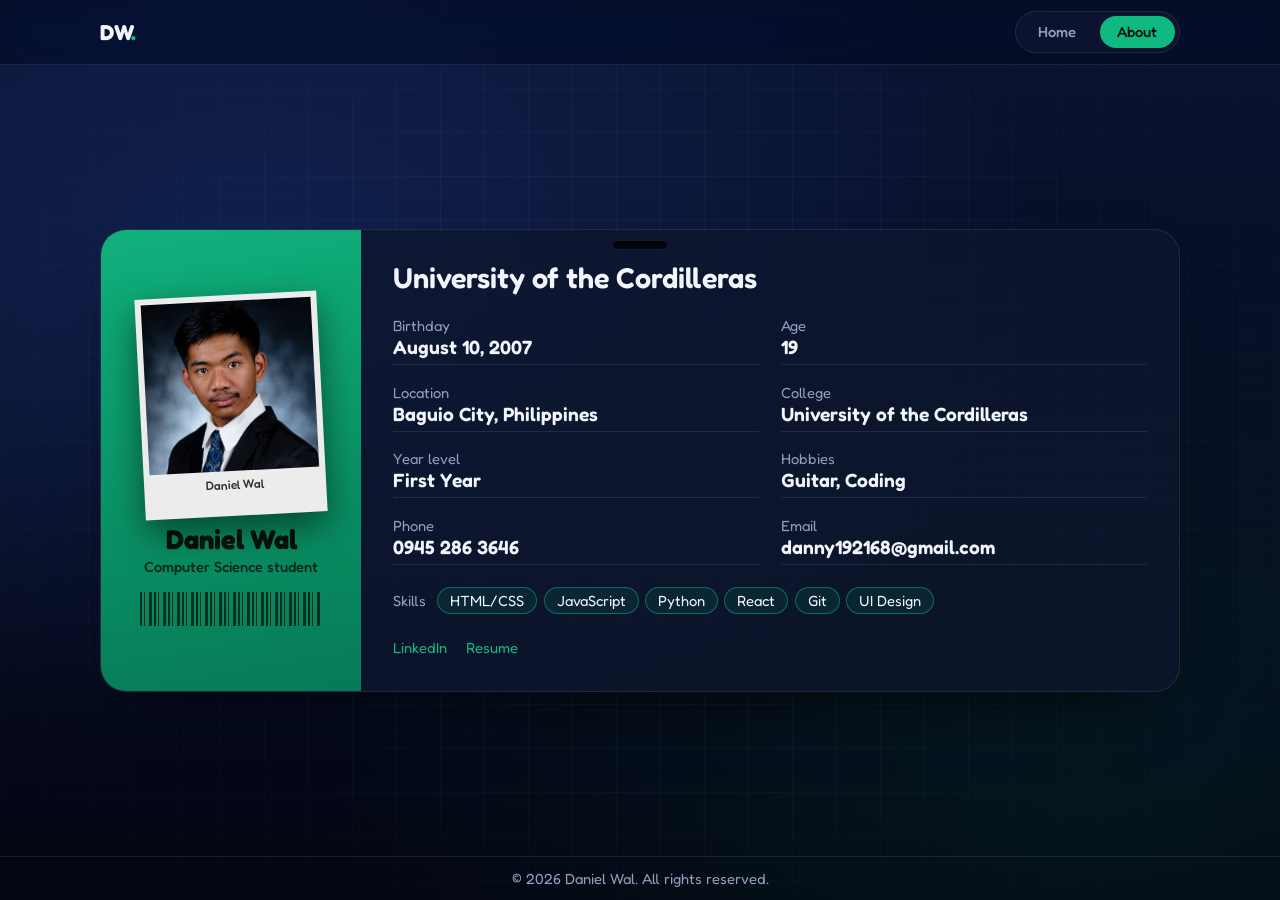
==== about.html @ 40d473ee "update the portfolio" ====
<!doctype html>
<html lang="en">
<head>
<meta charset="UTF-8" />
<meta name="viewport" content="width=device-width, initial-scale=1.0, viewport-fit=cover" />
<title>About | Daniel Wal</title>
<link rel="preconnect" href="https://fonts.googleapis.com" />
<link rel="preconnect" href="https://fonts.gstatic.com" crossorigin />
<link href="https://fonts.googleapis.com/css2?family=Fredoka:wght@300;400;500;600;700&display=swap" rel="stylesheet" />
<link rel="icon" type="image/svg+xml" href="data:image/svg+xml,%3Csvg xmlns='http://www.w3.org/2000/svg' viewBox='0 0 100 100'%3E%3Crect width='100' height='100' rx='20' fill='%2310b981'/%3E%3Ctext x='50' y='65' font-family='Arial' font-size='46' font-weight='bold' text-anchor='middle' fill='%23000'%3EDW%3C/text%3E%3C/svg%3E" />
<link rel="stylesheet" href="style.css" />
</head>
<body>
<header class="site-header"><div class="container nav-wrap">
<a href="index.html" class="logo" aria-label="Daniel Wal home">DW<span>.</span></a>
<nav aria-label="Main"><ul class="nav-links">
<li><a href="index.html">Home</a></li>
<li><a href="about.html" class="active" aria-current="page">About</a></li>
</ul></nav></div></header>
<main><div class="container about">
<article class="id lift">
<aside class="id-side">
<div class="polaroid"><img src="assets/profile.png" alt="Daniel Wal profile photo" onerror="this.onerror=null;this.src='data:image/svg+xml,%3Csvg xmlns=%27http://www.w3.org/2000/svg%27 viewBox=%270 0 100 100%27%3E%3Crect width=%27100%27 height=%27100%27 fill=%27%23132046%27/%3E%3Ctext x=%2750%27 y=%2766%27 font-family=%27Arial%27 font-size=%2742%27 font-weight=%27bold%27 text-anchor=%27middle%27 fill=%27%2310b981%27%3EDW%3C/text%3E%3C/svg%3E'" /><div class="caption">Daniel Wal</div></div>
<div><div class="id-name">Daniel Wal</div><div class="id-role">Computer Science student</div></div>
<div class="barcode" aria-hidden="true"></div>
</aside>
<div class="id-main">
<h2 class="id-title">University of the Cordilleras</h2>
<div class="fields">
<div class="f"><span class="k">Birthday</span><span class="v">August 10, 2007</span></div>
<div class="f"><span class="k">Age</span><span class="v">19</span></div>
<div class="f"><span class="k">Location</span><span class="v">Baguio City, Philippines</span></div>
<div class="f"><span class="k">College</span><span class="v">University of the Cordilleras</span></div>
<div class="f"><span class="k">Year level</span><span class="v">First Year</span></div>
<div class="f"><span class="k">Hobbies</span><span class="v">Guitar, Coding</span></div>
<div class="f"><span class="k">Phone</span><a class="v" href="tel:+639452863646">0945 286 3646</a></div>
<div class="f"><span class="k">Email</span><a class="v" href="mailto:danny192168@gmail.com">danny192168@gmail.com</a></div>
</div>
<div class="skills"><span class="k">Skills</span><span class="chip">HTML/CSS</span><span class="chip">JavaScript</span><span class="chip">Python</span><span class="chip">React</span><span class="chip">Git</span><span class="chip">UI Design</span></div>
<div class="links"><a href="https://www.linkedin.com/in/daniel-wal-928277434/" target="_blank" rel="noopener">LinkedIn</a><a href="assets/DanielWal_Resume.pdf" target="_blank" rel="noopener" download="DanielWal_Resume.pdf">Resume</a></div>
</div></article></div></main>
<footer class="site-footer"><div class="container"><p>&copy; 2026 Daniel Wal. All rights reserved.</p></div></footer>
</body></html>
---- style.css ----
:root{--bg:#050a18;--panel:rgba(14,22,46,.78);--ink:#f2f5fb;--muted:#93a0bd;--line:rgba(255,255,255,.09);--accent:#10b981;--r:18px;--s:clamp(.74rem,.68rem + .55vh,.92rem);--m:clamp(.88rem,.8rem + .6vh,1.08rem)}
*{box-sizing:border-box;margin:0}
html,body{height:100%;overflow:hidden}
body{font-family:"Fredoka",system-ui,sans-serif;color:var(--ink);font-size:var(--m);line-height:1.5;height:100dvh;display:flex;flex-direction:column;
background:radial-gradient(ellipse at 20% 30%,rgba(37,70,160,.32),transparent 55%),radial-gradient(ellipse at 85% 85%,rgba(16,185,129,.08),transparent 50%),linear-gradient(180deg,#0a1331,#030612)}
body::before{content:"";position:fixed;inset:0;pointer-events:none;background-image:linear-gradient(rgba(255,255,255,.035) 1px,transparent 1px),linear-gradient(90deg,rgba(255,255,255,.035) 1px,transparent 1px);background-size:44px 44px;-webkit-mask-image:radial-gradient(ellipse at center,#000 40%,transparent 100%);mask-image:radial-gradient(ellipse at center,#000 40%,transparent 100%)}
a{color:var(--accent);text-decoration:none}
:focus-visible{outline:2px solid var(--accent);outline-offset:3px}
.container{width:92%;max-width:1080px;margin:0 auto}
.site-header{position:sticky;top:0;z-index:50;flex:none;background:rgba(5,10,24,.55);-webkit-backdrop-filter:blur(16px) saturate(150%);backdrop-filter:blur(16px) saturate(150%);border-bottom:1px solid var(--line)}
.nav-wrap{display:flex;align-items:center;justify-content:space-between;padding:.7rem 0}
.logo{font-weight:700;font-size:1.35rem;color:var(--ink)}.logo span{color:var(--accent)}
.nav-links{display:flex;gap:.4rem;list-style:none;padding:.25rem;border:1px solid var(--line);border-radius:99px;background:rgba(255,255,255,.03)}
.nav-links a{display:block;color:var(--muted);font-weight:500;font-size:var(--s);padding:.3rem 1.1rem;border-radius:99px;transition:color .2s,background .2s}
.nav-links a:hover{color:var(--ink)}
.nav-links a.active{background:var(--accent);color:#04120c}
main{flex:1;min-height:0;position:relative;z-index:1;display:flex}
.site-footer{flex:none;position:relative;z-index:1;border-top:1px solid var(--line);padding:.65rem 0;text-align:center;color:var(--muted);font-size:var(--s)}
.btn{display:inline-flex;align-items:center;padding:.7rem 1.5rem;border-radius:99px;background:var(--accent);color:#04120c;font-weight:600;font-size:var(--s);border:1px solid var(--accent);transition:transform .2s,box-shadow .2s,background .2s}
.btn:hover{transform:translateY(-2px);box-shadow:0 10px 26px -8px rgba(16,185,129,.55)}
.btn-ghost{background:transparent;color:var(--ink);border-color:rgba(255,255,255,.2)}
.btn-ghost:hover{background:rgba(255,255,255,.06);box-shadow:none}
.lift{transition:transform .25s,border-color .25s}
.lift:hover{transform:translateY(-4px);border-color:var(--accent)}

/* Home */
.home{flex:1;min-height:0;display:flex;flex-direction:column;justify-content:center;gap:clamp(.9rem,4vh,2.4rem);padding:1rem 0}
.hero{display:grid;grid-template-columns:auto 1fr;gap:clamp(2rem,6vw,5rem);align-items:center}
.photo{position:relative;display:flex;justify-content:center}
.photo::before{content:"";position:absolute;width:140%;aspect-ratio:1;border-radius:50%;background:radial-gradient(circle,rgba(16,185,129,.22),transparent 65%);z-index:-1}
.polaroid{position:relative;background:#ececec;padding:10px 10px 38px;transform:rotate(-4deg);box-shadow:0 14px 34px rgba(0,0,0,.5);transition:transform .3s}
.polaroid::before{content:"";position:absolute;top:-12px;left:50%;width:64px;height:22px;transform:translateX(-50%) rotate(3deg);background:rgba(16,185,129,.55);backdrop-filter:blur(2px)}
.polaroid:hover{transform:rotate(2deg) scale(1.04)}
.polaroid img{width:clamp(130px,32vh,270px);aspect-ratio:1;object-fit:cover;display:block;background:#0a1230}
.polaroid .caption{color:#2b2b2b;text-align:center;font-weight:500;font-size:.9rem;margin-top:10px}
h1{font-weight:500;font-size:clamp(1.3rem,.9rem + 2.4vh,2rem);color:var(--muted);line-height:1.1}
h1 b{display:inline-block;margin-top:.1em;font-weight:700;color:var(--ink);font-size:clamp(2.4rem,1rem + 8vh + 1.5vw,5.2rem);letter-spacing:-.025em;line-height:1;background:linear-gradient(transparent 62%,rgba(16,185,129,.5) 62% 90%,transparent 90%)}
.scramble{font-size:clamp(1.1rem,.9rem + 1.5vh,1.55rem);color:var(--accent);min-height:1.6em;margin:.8rem 0 .5rem;font-weight:500}
.scramble .dud{opacity:.55}
.cursor{display:inline-block;width:2px;height:1em;background:var(--accent);margin-left:4px;vertical-align:text-bottom;animation:blink 1s step-end infinite}
@keyframes blink{50%{opacity:0}}
.bio{color:var(--muted);max-width:50ch;margin-bottom:1.2rem}
.actions{display:flex;gap:.8rem;flex-wrap:wrap}
@media(max-width:768px){
 .hero{grid-template-columns:1fr;gap:1rem;text-align:center;justify-items:center}
 .bio{margin-inline:auto}.actions{justify-content:center}
 .polaroid{padding:8px 8px 28px}.polaroid img{width:clamp(90px,17vh,160px)}
}
@media(max-width:768px) and (max-height:640px){.bio{display:none}}

/* Ticker */
.ticker{overflow:hidden;border-block:1px solid var(--line);padding:clamp(.6rem,2vh,1.1rem) 0;-webkit-mask-image:linear-gradient(90deg,transparent,#000 12%,#000 88%,transparent);mask-image:linear-gradient(90deg,transparent,#000 12%,#000 88%,transparent)}
.ticker-track{display:flex;width:max-content;animation:scroll 28s linear infinite}
.ticker:hover .ticker-track{animation-play-state:paused}
.ticker-group{display:flex;align-items:center;flex:none}
.t-item{font-weight:600;font-size:clamp(1.3rem,.9rem + 2.4vh,2.2rem);letter-spacing:-.01em;white-space:nowrap;padding:0 clamp(1rem,3vw,2rem)}
.t-dot{width:.6rem;height:.6rem;background:var(--accent);transform:rotate(45deg);border-radius:2px;flex:none}
@keyframes scroll{to{transform:translateX(-50%)}}
@media(prefers-reduced-motion:reduce){.ticker-track{animation:none;width:auto;justify-content:center}.ticker-group[aria-hidden]{display:none}.ticker-group{flex-wrap:wrap;justify-content:center}}

/* About: ID card */
.about{flex:1;min-height:0;display:flex;align-items:center;justify-content:center;padding:clamp(.8rem,3vh,1.8rem) 0}
.id{position:relative;width:100%;max-height:100%;display:grid;grid-template-columns:clamp(190px,28%,260px) 1fr;background:var(--panel);border:1px solid var(--line);border-radius:26px;overflow:hidden;box-shadow:0 30px 60px -30px rgba(0,0,0,.7)}
.id::before{content:"";position:absolute;top:10px;left:50%;width:54px;height:8px;border-radius:9px;background:#02050f;border:1px solid var(--line);transform:translateX(-50%);z-index:2}
.id-side{background:linear-gradient(170deg,rgba(16,185,129,.95),#067a56);color:#04120c;padding:clamp(1rem,4vh,2rem) 1rem;display:flex;flex-direction:column;align-items:center;justify-content:center;gap:.5rem;text-align:center;min-height:0}
.id-side .polaroid{transform:rotate(-3deg);padding:6px 6px 22px}
.id-side .polaroid::before{display:none}
.id-side .polaroid img{width:clamp(90px,20vh,170px)}
.id-side .polaroid .caption{font-size:.75rem;margin-top:5px}
.id-name{font-weight:700;font-size:clamp(1.1rem,.8rem + 1.8vh,1.7rem);line-height:1.15}
.id-role{font-size:var(--s);font-weight:500;opacity:.8}
.barcode{width:80%;height:clamp(18px,4vh,34px);margin-top:.4rem;opacity:.75;background:repeating-linear-gradient(90deg,#04120c 0 2px,transparent 2px 4px,#04120c 4px 5px,transparent 5px 9px,#04120c 9px 12px,transparent 12px 14px)}
.id-main{padding:clamp(1rem,4vh,2rem) clamp(1rem,3vw,2rem);display:flex;flex-direction:column;justify-content:center;gap:clamp(.7rem,2.6vh,1.4rem);min-width:0}
.id-title{font-size:clamp(1.2rem,.9rem + 1.8vh,1.8rem);font-weight:600;line-height:1.1}
.fields{display:grid;grid-template-columns:repeat(2,minmax(0,1fr));gap:clamp(.5rem,2vh,1.1rem) 1.4rem}
.f{border-bottom:1px solid var(--line);padding-bottom:.3rem;min-width:0}
.f .k{display:block;font-size:var(--s);color:var(--muted);line-height:1.3}
.f .v{display:block;font-weight:600;font-size:clamp(.88rem,.7rem + 1vh,1.2rem);line-height:1.25;overflow-wrap:anywhere;color:var(--ink)}
.f a.v:hover{color:var(--accent)}
.skills{display:flex;flex-wrap:wrap;gap:.4rem;align-items:center}
.skills .k{font-size:var(--s);color:var(--muted);margin-right:.3rem}
.chip{font-size:var(--s);padding:.1rem .75rem;border-radius:99px;border:1px solid rgba(16,185,129,.5);background:rgba(16,185,129,.1)}
.links{display:flex;gap:1.2rem;font-size:var(--s)}
@media(max-width:700px){
 .id{grid-template-columns:1fr}
 .id-side{flex-direction:row;justify-content:flex-start;gap:1rem;padding:1.1rem 1rem .8rem;text-align:left}
 .id-side .polaroid img{width:clamp(56px,10vh,90px)}.id-side .polaroid .caption,.barcode{display:none}
 .id-side .polaroid{padding:5px 5px 5px}
 .id-main{padding:.8rem 1rem 1rem;gap:.7rem}
 .id-title{display:none}
 .f .v{font-size:.82rem}
}
@media(prefers-reduced-motion:reduce){.btn:hover,.lift:hover{transform:none}.cursor{animation:none}}
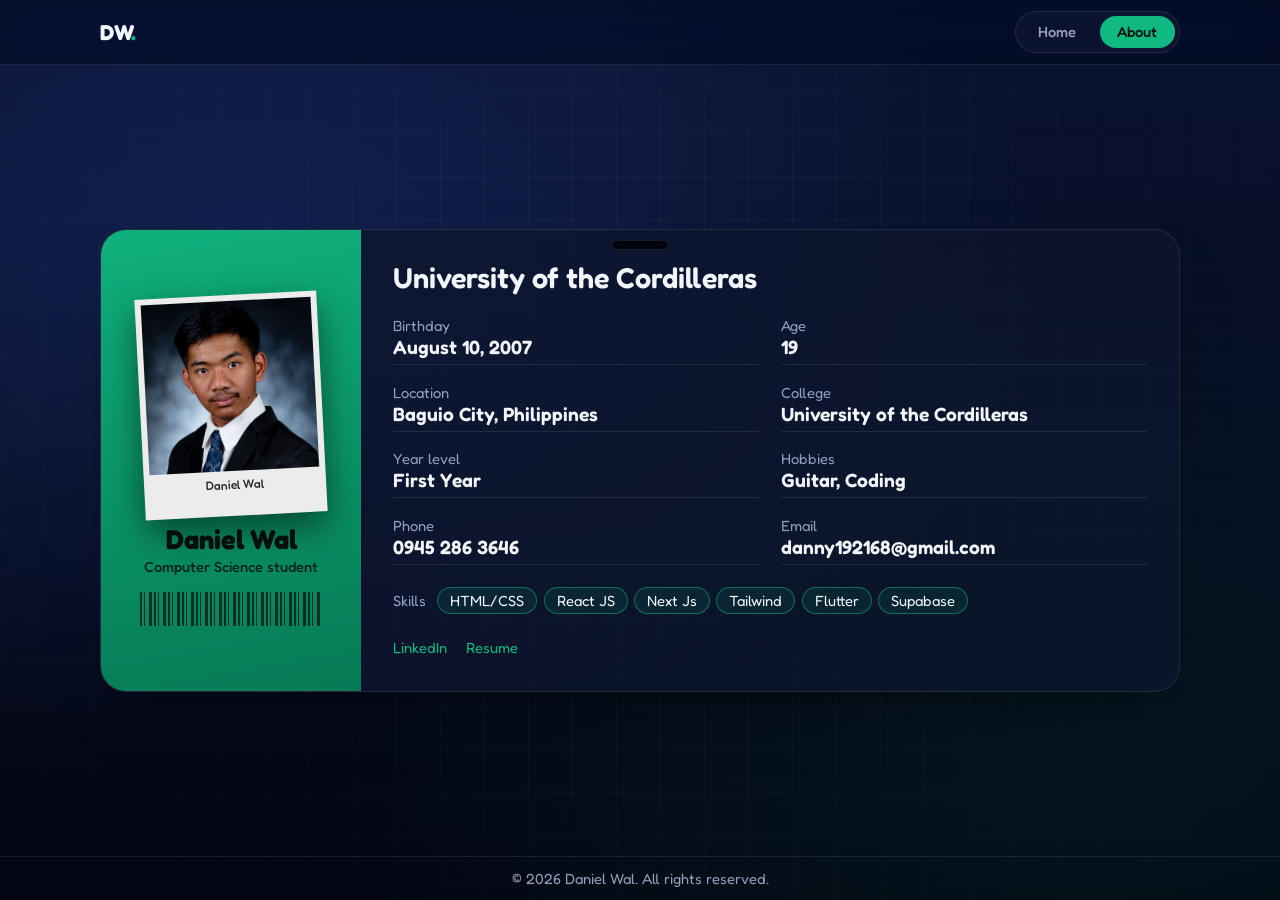
==== commit 60337780: "Change informations and added the missing js code" ====
--- a/about.html
+++ b/about.html
@@ -1,43 +1,109 @@
 <!doctype html>
 <html lang="en">
-<head>
-<meta charset="UTF-8" />
-<meta name="viewport" content="width=device-width, initial-scale=1.0, viewport-fit=cover" />
-<title>About | Daniel Wal</title>
-<link rel="preconnect" href="https://fonts.googleapis.com" />
-<link rel="preconnect" href="https://fonts.gstatic.com" crossorigin />
-<link href="https://fonts.googleapis.com/css2?family=Fredoka:wght@300;400;500;600;700&display=swap" rel="stylesheet" />
-<link rel="icon" type="image/svg+xml" href="data:image/svg+xml,%3Csvg xmlns='http://www.w3.org/2000/svg' viewBox='0 0 100 100'%3E%3Crect width='100' height='100' rx='20' fill='%2310b981'/%3E%3Ctext x='50' y='65' font-family='Arial' font-size='46' font-weight='bold' text-anchor='middle' fill='%23000'%3EDW%3C/text%3E%3C/svg%3E" />
-<link rel="stylesheet" href="style.css" />
-</head>
-<body>
-<header class="site-header"><div class="container nav-wrap">
-<a href="index.html" class="logo" aria-label="Daniel Wal home">DW<span>.</span></a>
-<nav aria-label="Main"><ul class="nav-links">
-<li><a href="index.html">Home</a></li>
-<li><a href="about.html" class="active" aria-current="page">About</a></li>
-</ul></nav></div></header>
-<main><div class="container about">
-<article class="id lift">
-<aside class="id-side">
-<div class="polaroid"><img src="assets/profile.png" alt="Daniel Wal profile photo" onerror="this.onerror=null;this.src='data:image/svg+xml,%3Csvg xmlns=%27http://www.w3.org/2000/svg%27 viewBox=%270 0 100 100%27%3E%3Crect width=%27100%27 height=%27100%27 fill=%27%23132046%27/%3E%3Ctext x=%2750%27 y=%2766%27 font-family=%27Arial%27 font-size=%2742%27 font-weight=%27bold%27 text-anchor=%27middle%27 fill=%27%2310b981%27%3EDW%3C/text%3E%3C/svg%3E'" /><div class="caption">Daniel Wal</div></div>
-<div><div class="id-name">Daniel Wal</div><div class="id-role">Computer Science student</div></div>
-<div class="barcode" aria-hidden="true"></div>
-</aside>
-<div class="id-main">
-<h2 class="id-title">University of the Cordilleras</h2>
-<div class="fields">
-<div class="f"><span class="k">Birthday</span><span class="v">August 10, 2007</span></div>
-<div class="f"><span class="k">Age</span><span class="v">19</span></div>
-<div class="f"><span class="k">Location</span><span class="v">Baguio City, Philippines</span></div>
-<div class="f"><span class="k">College</span><span class="v">University of the Cordilleras</span></div>
-<div class="f"><span class="k">Year level</span><span class="v">First Year</span></div>
-<div class="f"><span class="k">Hobbies</span><span class="v">Guitar, Coding</span></div>
-<div class="f"><span class="k">Phone</span><a class="v" href="tel:+639452863646">0945 286 3646</a></div>
-<div class="f"><span class="k">Email</span><a class="v" href="mailto:danny192168@gmail.com">danny192168@gmail.com</a></div>
-</div>
-<div class="skills"><span class="k">Skills</span><span class="chip">HTML/CSS</span><span class="chip">JavaScript</span><span class="chip">Python</span><span class="chip">React</span><span class="chip">Git</span><span class="chip">UI Design</span></div>
-<div class="links"><a href="https://www.linkedin.com/in/daniel-wal-928277434/" target="_blank" rel="noopener">LinkedIn</a><a href="assets/DanielWal_Resume.pdf" target="_blank" rel="noopener" download="DanielWal_Resume.pdf">Resume</a></div>
-</div></article></div></main>
-<footer class="site-footer"><div class="container"><p>&copy; 2026 Daniel Wal. All rights reserved.</p></div></footer>
-</body></html>
+  <head>
+    <meta charset="UTF-8" />
+    <meta name="viewport" content="width=device-width, initial-scale=1.0, viewport-fit=cover" />
+    <title>About | Daniel Wal</title>
+    <link rel="preconnect" href="https://fonts.googleapis.com" />
+    <link rel="preconnect" href="https://fonts.gstatic.com" crossorigin />
+    <link
+      href="https://fonts.googleapis.com/css2?family=Fredoka:wght@300;400;500;600;700&display=swap"
+      rel="stylesheet"
+    />
+    <link
+      rel="icon"
+      type="image/svg+xml"
+      href="data:image/svg+xml,%3Csvg xmlns='http://www.w3.org/2000/svg' viewBox='0 0 100 100'%3E%3Crect width='100' height='100' rx='20' fill='%2310b981'/%3E%3Ctext x='50' y='65' font-family='Arial' font-size='46' font-weight='bold' text-anchor='middle' fill='%23000'%3EDW%3C/text%3E%3C/svg%3E"
+    />
+    <link rel="stylesheet" href="style.css" />
+  </head>
+  <body>
+    <header class="site-header">
+      <div class="container nav-wrap">
+        <a href="index.html" class="logo" aria-label="Daniel Wal home">DW<span>.</span></a>
+        <nav aria-label="Main">
+          <ul class="nav-links">
+            <li><a href="index.html">Home</a></li>
+            <li><a href="about.html" class="active" aria-current="page">About</a></li>
+          </ul>
+        </nav>
+      </div>
+    </header>
+    <main>
+      <div class="container about">
+        <article class="id lift">
+          <aside class="id-side">
+            <div class="polaroid">
+              <img
+                src="assets/profile.png"
+                alt="Daniel Wal profile photo"
+                onerror="
+                  this.onerror = null;
+                  this.src =
+                    'data:image/svg+xml,%3Csvg xmlns=%27http://www.w3.org/2000/svg%27 viewBox=%270 0 100 100%27%3E%3Crect width=%27100%27 height=%27100%27 fill=%27%23132046%27/%3E%3Ctext x=%2750%27 y=%2766%27 font-family=%27Arial%27 font-size=%2742%27 font-weight=%27bold%27 text-anchor=%27middle%27 fill=%27%2310b981%27%3EDW%3C/text%3E%3C/svg%3E';
+                "
+              />
+              <div class="caption">Daniel Wal</div>
+            </div>
+            <div>
+              <div class="id-name">Daniel Wal</div>
+              <div class="id-role">Computer Science student</div>
+            </div>
+            <div class="barcode" aria-hidden="true"></div>
+          </aside>
+          <div class="id-main">
+            <h2 class="id-title">University of the Cordilleras</h2>
+            <div class="fields">
+              <div class="f">
+                <span class="k">Birthday</span><span class="v">August 10, 2007</span>
+              </div>
+              <div class="f"><span class="k">Age</span><span class="v">19</span></div>
+              <div class="f">
+                <span class="k">Location</span><span class="v">Baguio City, Philippines</span>
+              </div>
+              <div class="f">
+                <span class="k">College</span><span class="v">University of the Cordilleras</span>
+              </div>
+              <div class="f">
+                <span class="k">Year level</span><span class="v">First Year</span>
+              </div>
+              <div class="f">
+                <span class="k">Hobbies</span><span class="v">Guitar, Coding</span>
+              </div>
+              <div class="f">
+                <span class="k">Phone</span><a class="v" href="tel:+639452863646">0945 286 3646</a>
+              </div>
+              <div class="f">
+                <span class="k">Email</span
+                ><a class="v" href="mailto:danny192168@gmail.com">danny192168@gmail.com</a>
+              </div>
+            </div>
+            <div class="skills">
+              <span class="k">Skills</span><span class="chip">HTML/CSS</span
+              ><span class="chip">React JS</span><span class="chip">Next Js</span
+              ><span class="chip">Tailwind</span><span class="chip">Flutter</span
+              ><span class="chip">Supabase</span>
+            </div>
+            <div class="links">
+              <a
+                href="https://www.linkedin.com/in/daniel-wal-928277434/"
+                target="_blank"
+                rel="noopener"
+                >LinkedIn</a
+              ><a
+                href="assets/DanielWal_Resume.pdf"
+                target="_blank"
+                rel="noopener"
+                download="DanielWal_Resume.pdf"
+                >Resume</a
+              >
+            </div>
+          </div>
+        </article>
+      </div>
+    </main>
+    <footer class="site-footer">
+      <div class="container"><p>&copy; 2026 Daniel Wal. All rights reserved.</p></div>
+    </footer>
+  </body>
+</html>
--- a/style.css
+++ b/style.css
@@ -1,93 +1,551 @@
-:root{--bg:#050a18;--panel:rgba(14,22,46,.78);--ink:#f2f5fb;--muted:#93a0bd;--line:rgba(255,255,255,.09);--accent:#10b981;--r:18px;--s:clamp(.74rem,.68rem + .55vh,.92rem);--m:clamp(.88rem,.8rem + .6vh,1.08rem)}
-*{box-sizing:border-box;margin:0}
-html,body{height:100%;overflow:hidden}
-body{font-family:"Fredoka",system-ui,sans-serif;color:var(--ink);font-size:var(--m);line-height:1.5;height:100dvh;display:flex;flex-direction:column;
-background:radial-gradient(ellipse at 20% 30%,rgba(37,70,160,.32),transparent 55%),radial-gradient(ellipse at 85% 85%,rgba(16,185,129,.08),transparent 50%),linear-gradient(180deg,#0a1331,#030612)}
-body::before{content:"";position:fixed;inset:0;pointer-events:none;background-image:linear-gradient(rgba(255,255,255,.035) 1px,transparent 1px),linear-gradient(90deg,rgba(255,255,255,.035) 1px,transparent 1px);background-size:44px 44px;-webkit-mask-image:radial-gradient(ellipse at center,#000 40%,transparent 100%);mask-image:radial-gradient(ellipse at center,#000 40%,transparent 100%)}
-a{color:var(--accent);text-decoration:none}
-:focus-visible{outline:2px solid var(--accent);outline-offset:3px}
-.container{width:92%;max-width:1080px;margin:0 auto}
-.site-header{position:sticky;top:0;z-index:50;flex:none;background:rgba(5,10,24,.55);-webkit-backdrop-filter:blur(16px) saturate(150%);backdrop-filter:blur(16px) saturate(150%);border-bottom:1px solid var(--line)}
-.nav-wrap{display:flex;align-items:center;justify-content:space-between;padding:.7rem 0}
-.logo{font-weight:700;font-size:1.35rem;color:var(--ink)}.logo span{color:var(--accent)}
-.nav-links{display:flex;gap:.4rem;list-style:none;padding:.25rem;border:1px solid var(--line);border-radius:99px;background:rgba(255,255,255,.03)}
-.nav-links a{display:block;color:var(--muted);font-weight:500;font-size:var(--s);padding:.3rem 1.1rem;border-radius:99px;transition:color .2s,background .2s}
-.nav-links a:hover{color:var(--ink)}
-.nav-links a.active{background:var(--accent);color:#04120c}
-main{flex:1;min-height:0;position:relative;z-index:1;display:flex}
-.site-footer{flex:none;position:relative;z-index:1;border-top:1px solid var(--line);padding:.65rem 0;text-align:center;color:var(--muted);font-size:var(--s)}
-.btn{display:inline-flex;align-items:center;padding:.7rem 1.5rem;border-radius:99px;background:var(--accent);color:#04120c;font-weight:600;font-size:var(--s);border:1px solid var(--accent);transition:transform .2s,box-shadow .2s,background .2s}
-.btn:hover{transform:translateY(-2px);box-shadow:0 10px 26px -8px rgba(16,185,129,.55)}
-.btn-ghost{background:transparent;color:var(--ink);border-color:rgba(255,255,255,.2)}
-.btn-ghost:hover{background:rgba(255,255,255,.06);box-shadow:none}
-.lift{transition:transform .25s,border-color .25s}
-.lift:hover{transform:translateY(-4px);border-color:var(--accent)}
+:root {
+  --bg: #050a18;
+  --panel: rgba(14, 22, 46, 0.78);
+  --ink: #f2f5fb;
+  --muted: #93a0bd;
+  --line: rgba(255, 255, 255, 0.09);
+  --accent: #10b981;
+  --r: 18px;
+  --s: clamp(0.74rem, 0.68rem + 0.55vh, 0.92rem);
+  --m: clamp(0.88rem, 0.8rem + 0.6vh, 1.08rem);
+}
+* {
+  box-sizing: border-box;
+  margin: 0;
+}
+html,
+body {
+  height: 100%;
+  overflow: hidden;
+}
+body {
+  font-family: "Fredoka", system-ui, sans-serif;
+  color: var(--ink);
+  font-size: var(--m);
+  line-height: 1.5;
+  height: 100dvh;
+  display: flex;
+  flex-direction: column;
+  background:
+    radial-gradient(ellipse at 20% 30%, rgba(37, 70, 160, 0.32), transparent 55%),
+    radial-gradient(ellipse at 85% 85%, rgba(16, 185, 129, 0.08), transparent 50%),
+    linear-gradient(180deg, #0a1331, #030612);
+}
+body::before {
+  content: "";
+  position: fixed;
+  inset: 0;
+  pointer-events: none;
+  background-image:
+    linear-gradient(rgba(255, 255, 255, 0.035) 1px, transparent 1px),
+    linear-gradient(90deg, rgba(255, 255, 255, 0.035) 1px, transparent 1px);
+  background-size: 44px 44px;
+  -webkit-mask-image: radial-gradient(ellipse at center, #000 40%, transparent 100%);
+  mask-image: radial-gradient(ellipse at center, #000 40%, transparent 100%);
+}
+a {
+  color: var(--accent);
+  text-decoration: none;
+}
+:focus-visible {
+  outline: 2px solid var(--accent);
+  outline-offset: 3px;
+}
+.container {
+  width: 92%;
+  max-width: 1080px;
+  margin: 0 auto;
+}
+.site-header {
+  position: sticky;
+  top: 0;
+  z-index: 50;
+  flex: none;
+  background: rgba(5, 10, 24, 0.55);
+  -webkit-backdrop-filter: blur(16px) saturate(150%);
+  backdrop-filter: blur(16px) saturate(150%);
+  border-bottom: 1px solid var(--line);
+}
+.nav-wrap {
+  display: flex;
+  align-items: center;
+  justify-content: space-between;
+  padding: 0.7rem 0;
+}
+.logo {
+  font-weight: 700;
+  font-size: 1.35rem;
+  color: var(--ink);
+}
+.logo span {
+  color: var(--accent);
+}
+.nav-links {
+  display: flex;
+  gap: 0.4rem;
+  list-style: none;
+  padding: 0.25rem;
+  border: 1px solid var(--line);
+  border-radius: 99px;
+  background: rgba(255, 255, 255, 0.03);
+}
+.nav-links a {
+  display: block;
+  color: var(--muted);
+  font-weight: 500;
+  font-size: var(--s);
+  padding: 0.3rem 1.1rem;
+  border-radius: 99px;
+  transition:
+    color 0.2s,
+    background 0.2s;
+}
+.nav-links a:hover {
+  color: var(--ink);
+}
+.nav-links a.active {
+  background: var(--accent);
+  color: #04120c;
+}
+main {
+  flex: 1;
+  min-height: 0;
+  position: relative;
+  z-index: 1;
+  display: flex;
+}
+.site-footer {
+  flex: none;
+  position: relative;
+  z-index: 1;
+  border-top: 1px solid var(--line);
+  padding: 0.65rem 0;
+  text-align: center;
+  color: var(--muted);
+  font-size: var(--s);
+}
+.btn {
+  display: inline-flex;
+  align-items: center;
+  padding: 0.7rem 1.5rem;
+  border-radius: 99px;
+  background: var(--accent);
+  color: #04120c;
+  font-weight: 600;
+  font-size: var(--s);
+  border: 1px solid var(--accent);
+  transition:
+    transform 0.2s,
+    box-shadow 0.2s,
+    background 0.2s;
+}
+.btn:hover {
+  transform: translateY(-2px);
+  box-shadow: 0 10px 26px -8px rgba(16, 185, 129, 0.55);
+}
+.btn-ghost {
+  background: transparent;
+  color: var(--ink);
+  border-color: rgba(255, 255, 255, 0.2);
+}
+.btn-ghost:hover {
+  background: rgba(255, 255, 255, 0.06);
+  box-shadow: none;
+}
+.lift {
+  transition:
+    transform 0.25s,
+    border-color 0.25s;
+}
+.lift:hover {
+  transform: translateY(-4px);
+  border-color: var(--accent);
+}
 
 /* Home */
-.home{flex:1;min-height:0;display:flex;flex-direction:column;justify-content:center;gap:clamp(.9rem,4vh,2.4rem);padding:1rem 0}
-.hero{display:grid;grid-template-columns:auto 1fr;gap:clamp(2rem,6vw,5rem);align-items:center}
-.photo{position:relative;display:flex;justify-content:center}
-.photo::before{content:"";position:absolute;width:140%;aspect-ratio:1;border-radius:50%;background:radial-gradient(circle,rgba(16,185,129,.22),transparent 65%);z-index:-1}
-.polaroid{position:relative;background:#ececec;padding:10px 10px 38px;transform:rotate(-4deg);box-shadow:0 14px 34px rgba(0,0,0,.5);transition:transform .3s}
-.polaroid::before{content:"";position:absolute;top:-12px;left:50%;width:64px;height:22px;transform:translateX(-50%) rotate(3deg);background:rgba(16,185,129,.55);backdrop-filter:blur(2px)}
-.polaroid:hover{transform:rotate(2deg) scale(1.04)}
-.polaroid img{width:clamp(130px,32vh,270px);aspect-ratio:1;object-fit:cover;display:block;background:#0a1230}
-.polaroid .caption{color:#2b2b2b;text-align:center;font-weight:500;font-size:.9rem;margin-top:10px}
-h1{font-weight:500;font-size:clamp(1.3rem,.9rem + 2.4vh,2rem);color:var(--muted);line-height:1.1}
-h1 b{display:inline-block;margin-top:.1em;font-weight:700;color:var(--ink);font-size:clamp(2.4rem,1rem + 8vh + 1.5vw,5.2rem);letter-spacing:-.025em;line-height:1;background:linear-gradient(transparent 62%,rgba(16,185,129,.5) 62% 90%,transparent 90%)}
-.scramble{font-size:clamp(1.1rem,.9rem + 1.5vh,1.55rem);color:var(--accent);min-height:1.6em;margin:.8rem 0 .5rem;font-weight:500}
-.scramble .dud{opacity:.55}
-.cursor{display:inline-block;width:2px;height:1em;background:var(--accent);margin-left:4px;vertical-align:text-bottom;animation:blink 1s step-end infinite}
-@keyframes blink{50%{opacity:0}}
-.bio{color:var(--muted);max-width:50ch;margin-bottom:1.2rem}
-.actions{display:flex;gap:.8rem;flex-wrap:wrap}
-@media(max-width:768px){
- .hero{grid-template-columns:1fr;gap:1rem;text-align:center;justify-items:center}
- .bio{margin-inline:auto}.actions{justify-content:center}
- .polaroid{padding:8px 8px 28px}.polaroid img{width:clamp(90px,17vh,160px)}
-}
-@media(max-width:768px) and (max-height:640px){.bio{display:none}}
+.home {
+  flex: 1;
+  min-height: 0;
+  display: flex;
+  flex-direction: column;
+  justify-content: center;
+  gap: clamp(0.9rem, 4vh, 2.4rem);
+  padding: 1rem 0;
+}
+.hero {
+  display: grid;
+  grid-template-columns: auto 1fr;
+  gap: clamp(2rem, 6vw, 5rem);
+  align-items: center;
+}
+.photo {
+  position: relative;
+  display: flex;
+  justify-content: center;
+}
+.photo::before {
+  content: "";
+  position: absolute;
+  width: 140%;
+  aspect-ratio: 1;
+  border-radius: 50%;
+  background: radial-gradient(circle, rgba(16, 185, 129, 0.22), transparent 65%);
+  z-index: -1;
+}
+.polaroid {
+  position: relative;
+  background: #ececec;
+  padding: 10px 10px 38px;
+  transform: rotate(-4deg);
+  box-shadow: 0 14px 34px rgba(0, 0, 0, 0.5);
+  transition: transform 0.3s;
+}
+.polaroid::before {
+  content: "";
+  position: absolute;
+  top: -12px;
+  left: 50%;
+  width: 64px;
+  height: 22px;
+  transform: translateX(-50%) rotate(3deg);
+  background: rgba(16, 185, 129, 0.55);
+  backdrop-filter: blur(2px);
+}
+.polaroid:hover {
+  transform: rotate(2deg) scale(1.04);
+}
+.polaroid img {
+  width: clamp(130px, 32vh, 270px);
+  aspect-ratio: 1;
+  object-fit: cover;
+  display: block;
+  background: #0a1230;
+}
+.polaroid .caption {
+  color: #2b2b2b;
+  text-align: center;
+  font-weight: 500;
+  font-size: 0.9rem;
+  margin-top: 10px;
+}
+h1 {
+  font-weight: 500;
+  font-size: clamp(1.3rem, 0.9rem + 2.4vh, 2rem);
+  color: var(--muted);
+  line-height: 1.1;
+}
+h1 b {
+  display: inline-block;
+  margin-top: 0.1em;
+  font-weight: 700;
+  color: var(--ink);
+  font-size: clamp(2.4rem, 1rem + 8vh + 1.5vw, 5.2rem);
+  letter-spacing: -0.025em;
+  line-height: 1;
+  background: linear-gradient(transparent 62%, rgba(16, 185, 129, 0.5) 62% 90%, transparent 90%);
+}
+.scramble {
+  font-size: clamp(1.1rem, 0.9rem + 1.5vh, 1.55rem);
+  color: var(--accent);
+  min-height: 1.6em;
+  margin: 0.8rem 0 0.5rem;
+  font-weight: 500;
+}
+.scramble .dud {
+  opacity: 0.55;
+}
+.cursor {
+  display: inline-block;
+  width: 2px;
+  height: 1em;
+  background: var(--accent);
+  margin-left: 4px;
+  vertical-align: text-bottom;
+  animation: blink 1s step-end infinite;
+}
+@keyframes blink {
+  50% {
+    opacity: 0;
+  }
+}
+.bio {
+  color: var(--muted);
+  max-width: 50ch;
+  margin-bottom: 1.2rem;
+}
+.actions {
+  display: flex;
+  gap: 0.8rem;
+  flex-wrap: wrap;
+}
+@media (max-width: 768px) {
+  .hero {
+    grid-template-columns: 1fr;
+    gap: 1rem;
+    text-align: center;
+    justify-items: center;
+  }
+  .bio {
+    margin-inline: auto;
+  }
+  .actions {
+    justify-content: center;
+  }
+  .polaroid {
+    padding: 8px 8px 28px;
+  }
+  .polaroid img {
+    width: clamp(90px, 17vh, 160px);
+  }
+}
+@media (max-width: 768px) and (max-height: 640px) {
+  .bio {
+    display: none;
+  }
+}
 
 /* Ticker */
-.ticker{overflow:hidden;border-block:1px solid var(--line);padding:clamp(.6rem,2vh,1.1rem) 0;-webkit-mask-image:linear-gradient(90deg,transparent,#000 12%,#000 88%,transparent);mask-image:linear-gradient(90deg,transparent,#000 12%,#000 88%,transparent)}
-.ticker-track{display:flex;width:max-content;animation:scroll 28s linear infinite}
-.ticker:hover .ticker-track{animation-play-state:paused}
-.ticker-group{display:flex;align-items:center;flex:none}
-.t-item{font-weight:600;font-size:clamp(1.3rem,.9rem + 2.4vh,2.2rem);letter-spacing:-.01em;white-space:nowrap;padding:0 clamp(1rem,3vw,2rem)}
-.t-dot{width:.6rem;height:.6rem;background:var(--accent);transform:rotate(45deg);border-radius:2px;flex:none}
-@keyframes scroll{to{transform:translateX(-50%)}}
-@media(prefers-reduced-motion:reduce){.ticker-track{animation:none;width:auto;justify-content:center}.ticker-group[aria-hidden]{display:none}.ticker-group{flex-wrap:wrap;justify-content:center}}
+.ticker {
+  overflow: hidden;
+  border-block: 1px solid var(--line);
+  padding: clamp(0.6rem, 2vh, 1.1rem) 0;
+  -webkit-mask-image: linear-gradient(90deg, transparent, #000 12%, #000 88%, transparent);
+  mask-image: linear-gradient(90deg, transparent, #000 12%, #000 88%, transparent);
+}
+.ticker-track {
+  display: flex;
+  width: max-content;
+  animation: scroll 28s linear infinite;
+}
+.ticker:hover .ticker-track {
+  animation-play-state: paused;
+}
+.ticker-group {
+  display: flex;
+  align-items: center;
+  flex: none;
+}
+.t-item {
+  font-weight: 600;
+  font-size: clamp(1.3rem, 0.9rem + 2.4vh, 2.2rem);
+  letter-spacing: -0.01em;
+  white-space: nowrap;
+  padding: 0 clamp(1rem, 3vw, 2rem);
+}
+.t-dot {
+  width: 0.6rem;
+  height: 0.6rem;
+  background: var(--accent);
+  transform: rotate(45deg);
+  border-radius: 2px;
+  flex: none;
+}
+@keyframes scroll {
+  to {
+    transform: translateX(-50%);
+  }
+}
+@media (prefers-reduced-motion: reduce) {
+  .ticker-track {
+    animation: none;
+    width: auto;
+    justify-content: center;
+  }
+  .ticker-group[aria-hidden] {
+    display: none;
+  }
+  .ticker-group {
+    flex-wrap: wrap;
+    justify-content: center;
+  }
+}
 
 /* About: ID card */
-.about{flex:1;min-height:0;display:flex;align-items:center;justify-content:center;padding:clamp(.8rem,3vh,1.8rem) 0}
-.id{position:relative;width:100%;max-height:100%;display:grid;grid-template-columns:clamp(190px,28%,260px) 1fr;background:var(--panel);border:1px solid var(--line);border-radius:26px;overflow:hidden;box-shadow:0 30px 60px -30px rgba(0,0,0,.7)}
-.id::before{content:"";position:absolute;top:10px;left:50%;width:54px;height:8px;border-radius:9px;background:#02050f;border:1px solid var(--line);transform:translateX(-50%);z-index:2}
-.id-side{background:linear-gradient(170deg,rgba(16,185,129,.95),#067a56);color:#04120c;padding:clamp(1rem,4vh,2rem) 1rem;display:flex;flex-direction:column;align-items:center;justify-content:center;gap:.5rem;text-align:center;min-height:0}
-.id-side .polaroid{transform:rotate(-3deg);padding:6px 6px 22px}
-.id-side .polaroid::before{display:none}
-.id-side .polaroid img{width:clamp(90px,20vh,170px)}
-.id-side .polaroid .caption{font-size:.75rem;margin-top:5px}
-.id-name{font-weight:700;font-size:clamp(1.1rem,.8rem + 1.8vh,1.7rem);line-height:1.15}
-.id-role{font-size:var(--s);font-weight:500;opacity:.8}
-.barcode{width:80%;height:clamp(18px,4vh,34px);margin-top:.4rem;opacity:.75;background:repeating-linear-gradient(90deg,#04120c 0 2px,transparent 2px 4px,#04120c 4px 5px,transparent 5px 9px,#04120c 9px 12px,transparent 12px 14px)}
-.id-main{padding:clamp(1rem,4vh,2rem) clamp(1rem,3vw,2rem);display:flex;flex-direction:column;justify-content:center;gap:clamp(.7rem,2.6vh,1.4rem);min-width:0}
-.id-title{font-size:clamp(1.2rem,.9rem + 1.8vh,1.8rem);font-weight:600;line-height:1.1}
-.fields{display:grid;grid-template-columns:repeat(2,minmax(0,1fr));gap:clamp(.5rem,2vh,1.1rem) 1.4rem}
-.f{border-bottom:1px solid var(--line);padding-bottom:.3rem;min-width:0}
-.f .k{display:block;font-size:var(--s);color:var(--muted);line-height:1.3}
-.f .v{display:block;font-weight:600;font-size:clamp(.88rem,.7rem + 1vh,1.2rem);line-height:1.25;overflow-wrap:anywhere;color:var(--ink)}
-.f a.v:hover{color:var(--accent)}
-.skills{display:flex;flex-wrap:wrap;gap:.4rem;align-items:center}
-.skills .k{font-size:var(--s);color:var(--muted);margin-right:.3rem}
-.chip{font-size:var(--s);padding:.1rem .75rem;border-radius:99px;border:1px solid rgba(16,185,129,.5);background:rgba(16,185,129,.1)}
-.links{display:flex;gap:1.2rem;font-size:var(--s)}
-@media(max-width:700px){
- .id{grid-template-columns:1fr}
- .id-side{flex-direction:row;justify-content:flex-start;gap:1rem;padding:1.1rem 1rem .8rem;text-align:left}
- .id-side .polaroid img{width:clamp(56px,10vh,90px)}.id-side .polaroid .caption,.barcode{display:none}
- .id-side .polaroid{padding:5px 5px 5px}
- .id-main{padding:.8rem 1rem 1rem;gap:.7rem}
- .id-title{display:none}
- .f .v{font-size:.82rem}
-}
-@media(prefers-reduced-motion:reduce){.btn:hover,.lift:hover{transform:none}.cursor{animation:none}}
+.about {
+  flex: 1;
+  min-height: 0;
+  display: flex;
+  align-items: center;
+  justify-content: center;
+  padding: clamp(0.8rem, 3vh, 1.8rem) 0;
+}
+.id {
+  position: relative;
+  width: 100%;
+  max-height: 100%;
+  display: grid;
+  grid-template-columns: clamp(190px, 28%, 260px) 1fr;
+  background: var(--panel);
+  border: 1px solid var(--line);
+  border-radius: 26px;
+  overflow: hidden;
+  box-shadow: 0 30px 60px -30px rgba(0, 0, 0, 0.7);
+}
+.id::before {
+  content: "";
+  position: absolute;
+  top: 10px;
+  left: 50%;
+  width: 54px;
+  height: 8px;
+  border-radius: 9px;
+  background: #02050f;
+  border: 1px solid var(--line);
+  transform: translateX(-50%);
+  z-index: 2;
+}
+.id-side {
+  background: linear-gradient(170deg, rgba(16, 185, 129, 0.95), #067a56);
+  color: #04120c;
+  padding: clamp(1rem, 4vh, 2rem) 1rem;
+  display: flex;
+  flex-direction: column;
+  align-items: center;
+  justify-content: center;
+  gap: 0.5rem;
+  text-align: center;
+  min-height: 0;
+}
+.id-side .polaroid {
+  transform: rotate(-3deg);
+  padding: 6px 6px 22px;
+}
+.id-side .polaroid::before {
+  display: none;
+}
+.id-side .polaroid img {
+  width: clamp(90px, 20vh, 170px);
+}
+.id-side .polaroid .caption {
+  font-size: 0.75rem;
+  margin-top: 5px;
+}
+.id-name {
+  font-weight: 700;
+  font-size: clamp(1.1rem, 0.8rem + 1.8vh, 1.7rem);
+  line-height: 1.15;
+}
+.id-role {
+  font-size: var(--s);
+  font-weight: 500;
+  opacity: 0.8;
+}
+.barcode {
+  width: 80%;
+  height: clamp(18px, 4vh, 34px);
+  margin-top: 0.4rem;
+  opacity: 0.75;
+  background: repeating-linear-gradient(
+    90deg,
+    #04120c 0 2px,
+    transparent 2px 4px,
+    #04120c 4px 5px,
+    transparent 5px 9px,
+    #04120c 9px 12px,
+    transparent 12px 14px
+  );
+}
+.id-main {
+  padding: clamp(1rem, 4vh, 2rem) clamp(1rem, 3vw, 2rem);
+  display: flex;
+  flex-direction: column;
+  justify-content: center;
+  gap: clamp(0.7rem, 2.6vh, 1.4rem);
+  min-width: 0;
+}
+.id-title {
+  font-size: clamp(1.2rem, 0.9rem + 1.8vh, 1.8rem);
+  font-weight: 600;
+  line-height: 1.1;
+}
+.fields {
+  display: grid;
+  grid-template-columns: repeat(2, minmax(0, 1fr));
+  gap: clamp(0.5rem, 2vh, 1.1rem) 1.4rem;
+}
+.f {
+  border-bottom: 1px solid var(--line);
+  padding-bottom: 0.3rem;
+  min-width: 0;
+}
+.f .k {
+  display: block;
+  font-size: var(--s);
+  color: var(--muted);
+  line-height: 1.3;
+}
+.f .v {
+  display: block;
+  font-weight: 600;
+  font-size: clamp(0.88rem, 0.7rem + 1vh, 1.2rem);
+  line-height: 1.25;
+  overflow-wrap: anywhere;
+  color: var(--ink);
+}
+.f a.v:hover {
+  color: var(--accent);
+}
+.skills {
+  display: flex;
+  flex-wrap: wrap;
+  gap: 0.4rem;
+  align-items: center;
+}
+.skills .k {
+  font-size: var(--s);
+  color: var(--muted);
+  margin-right: 0.3rem;
+}
+.chip {
+  font-size: var(--s);
+  padding: 0.1rem 0.75rem;
+  border-radius: 99px;
+  border: 1px solid rgba(16, 185, 129, 0.5);
+  background: rgba(16, 185, 129, 0.1);
+}
+.links {
+  display: flex;
+  gap: 1.2rem;
+  font-size: var(--s);
+}
+@media (max-width: 700px) {
+  .id {
+    grid-template-columns: 1fr;
+  }
+  .id-side {
+    flex-direction: row;
+    justify-content: flex-start;
+    gap: 1rem;
+    padding: 1.1rem 1rem 0.8rem;
+    text-align: left;
+  }
+  .id-side .polaroid img {
+    width: clamp(56px, 10vh, 90px);
+  }
+  .id-side .polaroid .caption,
+  .barcode {
+    display: none;
+  }
+  .id-side .polaroid {
+    padding: 5px 5px 5px;
+  }
+  .id-main {
+    padding: 0.8rem 1rem 1rem;
+    gap: 0.7rem;
+  }
+  .id-title {
+    display: none;
+  }
+  .f .v {
+    font-size: 0.82rem;
+  }
+}
+@media (prefers-reduced-motion: reduce) {
+  .btn:hover,
+  .lift:hover {
+    transform: none;
+  }
+  .cursor {
+    animation: none;
+  }
+}
